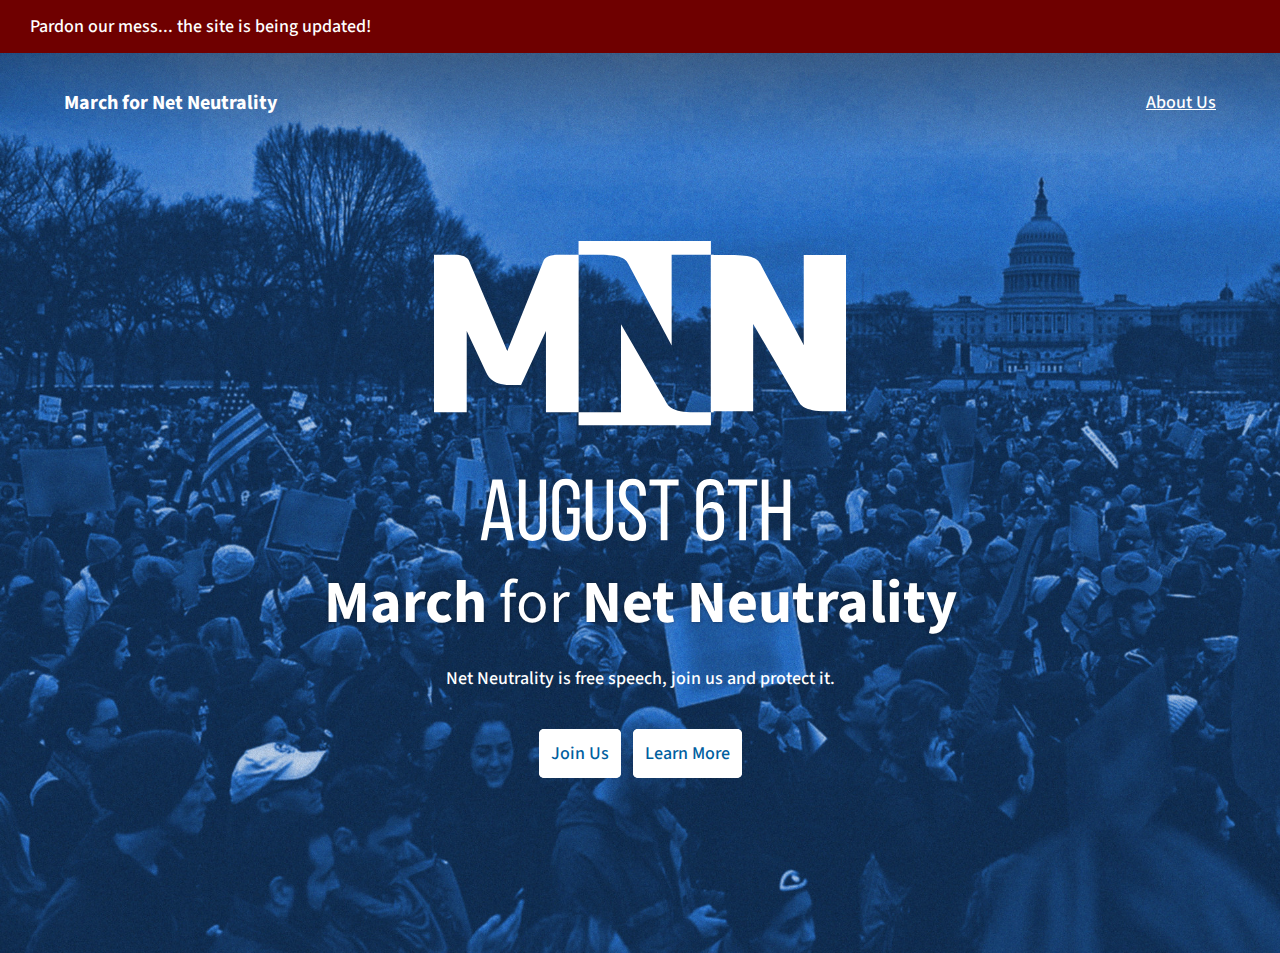
==== index.html @ 9f2c9555 "First site demo." ====
<html>

<head>
    <title>March for Net Neutrality</title>
    <link rel="stylesheet" type="text/css" href="css/base.css">
    <link href="https://fonts.googleapis.com/css?family=Source+Sans+Pro" rel="stylesheet">
    <script src="http://ajax.googleapis.com/ajax/libs/jquery/1.11.0/jquery.min.js"></script>
</head>

<body>
	<div class="warning text">
			<div>Pardon our mess... the site is being updated!</div>
	</div>
    <div class="site-body">
		
        <div class="header text">
            <a class="leftside">March for Net Neutrality</a>
            <a class="rightside" href="#aboutus">About Us</a>
        </div>
        <div class="vertical">
            <div class="hero">
                <div><img src="media/logo-mnn.svg" height="300px">
                </div>
                <div class="hero-inner textmedium"><b>March</b> for <b>Net</b> <b>Neutrality</b>
                </div>
                <div class="text">Net Neutrality is free speech, join us and protect it.</div>
                <div class="btn-div text">
                    <a class="btn" href="https://www.facebook.com/pg/MarchforNN/events/">Join Us</a>
                    <a class="btn" href="https://www.reddit.com/r/MarchForNetNeutrality/">Learn More</a>
                </div>
            </div>
        </div>
    </div>
</body>

</html>
---- css/base.css ----
/**************/
/* Background */
/**************/

body {
    background-color: #00609f;
    background-image: url("../media/bg-march-blue.jpg");
    background-size: cover;
    margin: 0;
    padding: 0;
}
.site-body {
    width: 100%;
    height: 100%;
    display: table;
    margin: 0;
    padding: 0;
}
.text {
    font-family: 'Source Sans Pro', 'Fira Sans', 'Helvetica', sans-serif;
    font-weight: 500;
    font-size: 18px;
    color: white;
}
a.leftside {
    margin-left: 5%;
    font-size: 20px;
    font-weight: bold;
}
a.rightside {
    text-align: right;
    float: right;
    margin-right: 5%;
    color: white;
}
.textlarge {
    font-family: 'Source Sans Pro', 'Fira Sans', 'Helvetica';
    color: white;
    font-size: 80px;
    text-shadow: 0px 0px 4px rgba(0, 0, 0, 0.41);
}
.textmedium {
    font-family: 'Source Sans Pro', 'Fira Sans', 'Helvetica';
    color: white;
    font-size: 60px;
    text-shadow: 0px 0px 4px rgba(0, 0, 0, 0.41);
}
.header {
    height: 100px;
    width: 100%;
    line-height: 100px;
    background: -webkit-linear-gradient(top, rgba(30, 30, 30, 0.4), rgba(255, 255, 255, 0));
    position: absolute;
    /*top: 0;*/
}
.vertical {
    vertical-align: middle;
    display: table-cell;
}
@media (max-width: 768px) {
    .hero {
        width: 100%;
    }
}
.hero {
    width: 700px;
    margin-left: auto;
    margin-right: auto;
    text-align: center;
}
.hero-inner {
    padding: 20px;
}
.vertical {
    vertical-align: middle;
    display: table-cell;
}
.btn-div {
    margin-top: 50px;
}
/***********/
/* Buttons */
/***********/

a.btn {
    background: white;
    color: #00609f;
    padding: 10px;
    width: 50px;
    border-radius: 5px;
    margin: 4px;
    font-size: 18px;
    text-decoration: none;
    border-color: white;
    border-width: 2px;
    border-style: solid;
    transition: 0.5s;
}
a.btn:hover {
    background-color: #00609f;
    color: white;
    transition: 0.5s;
}

.warning {
    background: #6f0000;
    padding: 14px 30px;
}
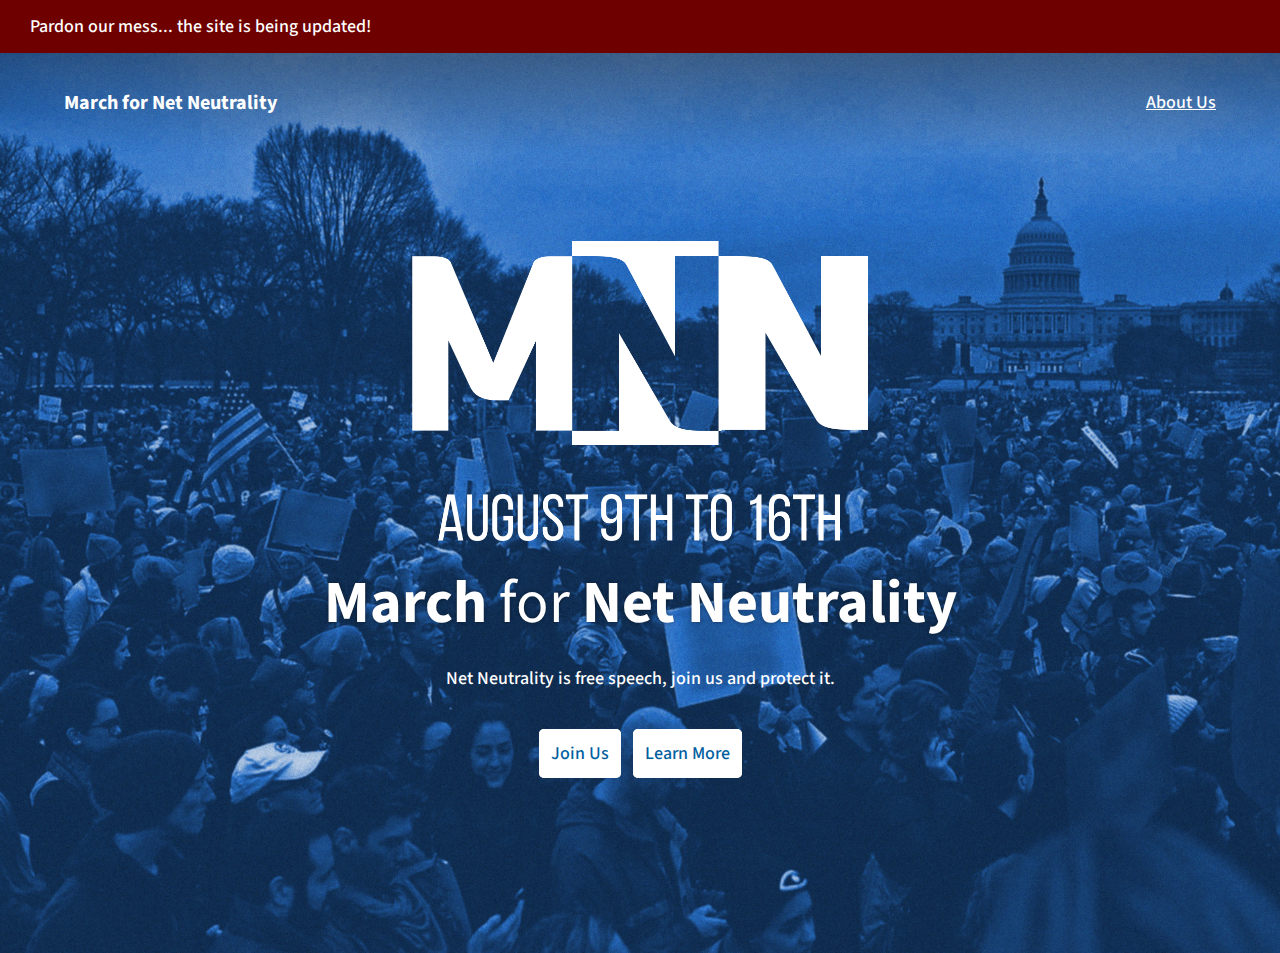
==== commit ec0933bb: "Date on logo updated." ====
--- a/index.html
+++ b/index.html
@@ -19,7 +19,7 @@
         </div>
         <div class="vertical">
             <div class="hero">
-                <div><img src="media/logo-mnn.svg" height="300px">
+                <div><img src="media/logo-mnn.png" height="300px">
                 </div>
                 <div class="hero-inner textmedium"><b>March</b> for <b>Net</b> <b>Neutrality</b>
                 </div>
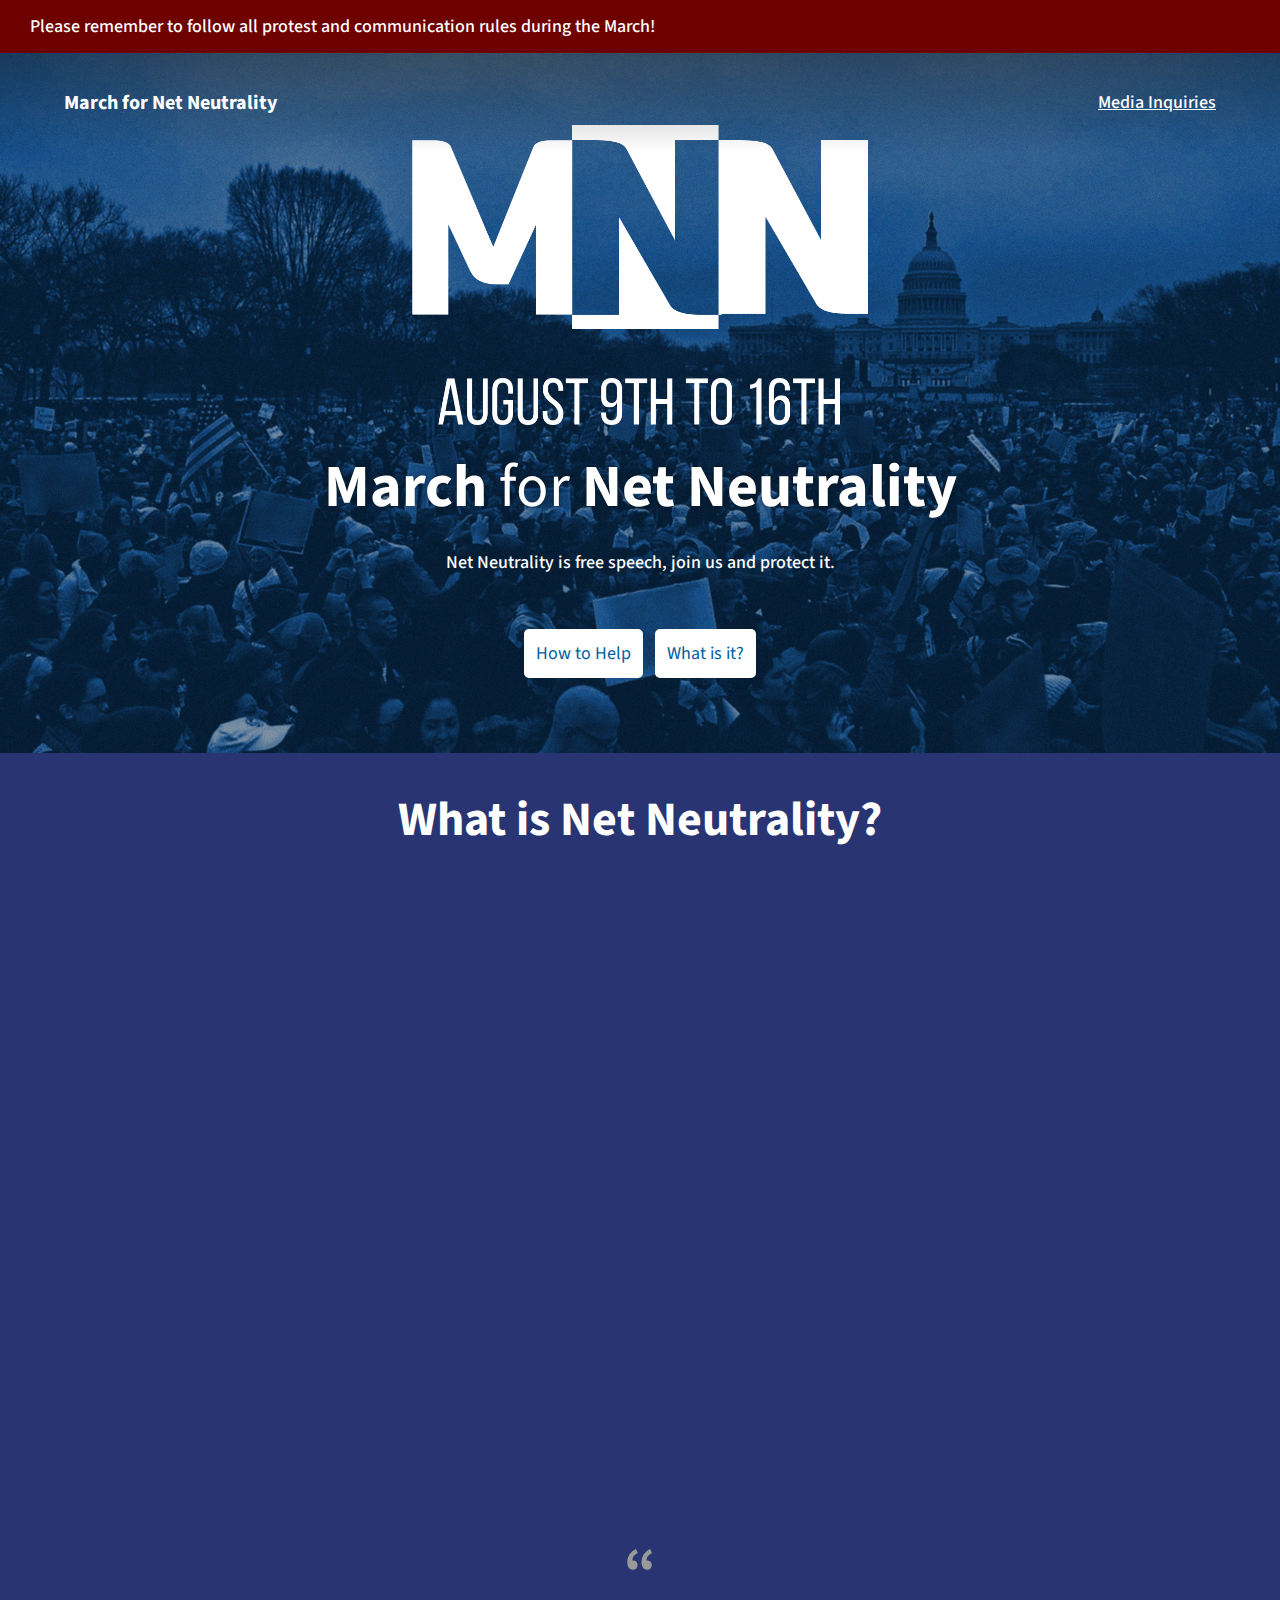
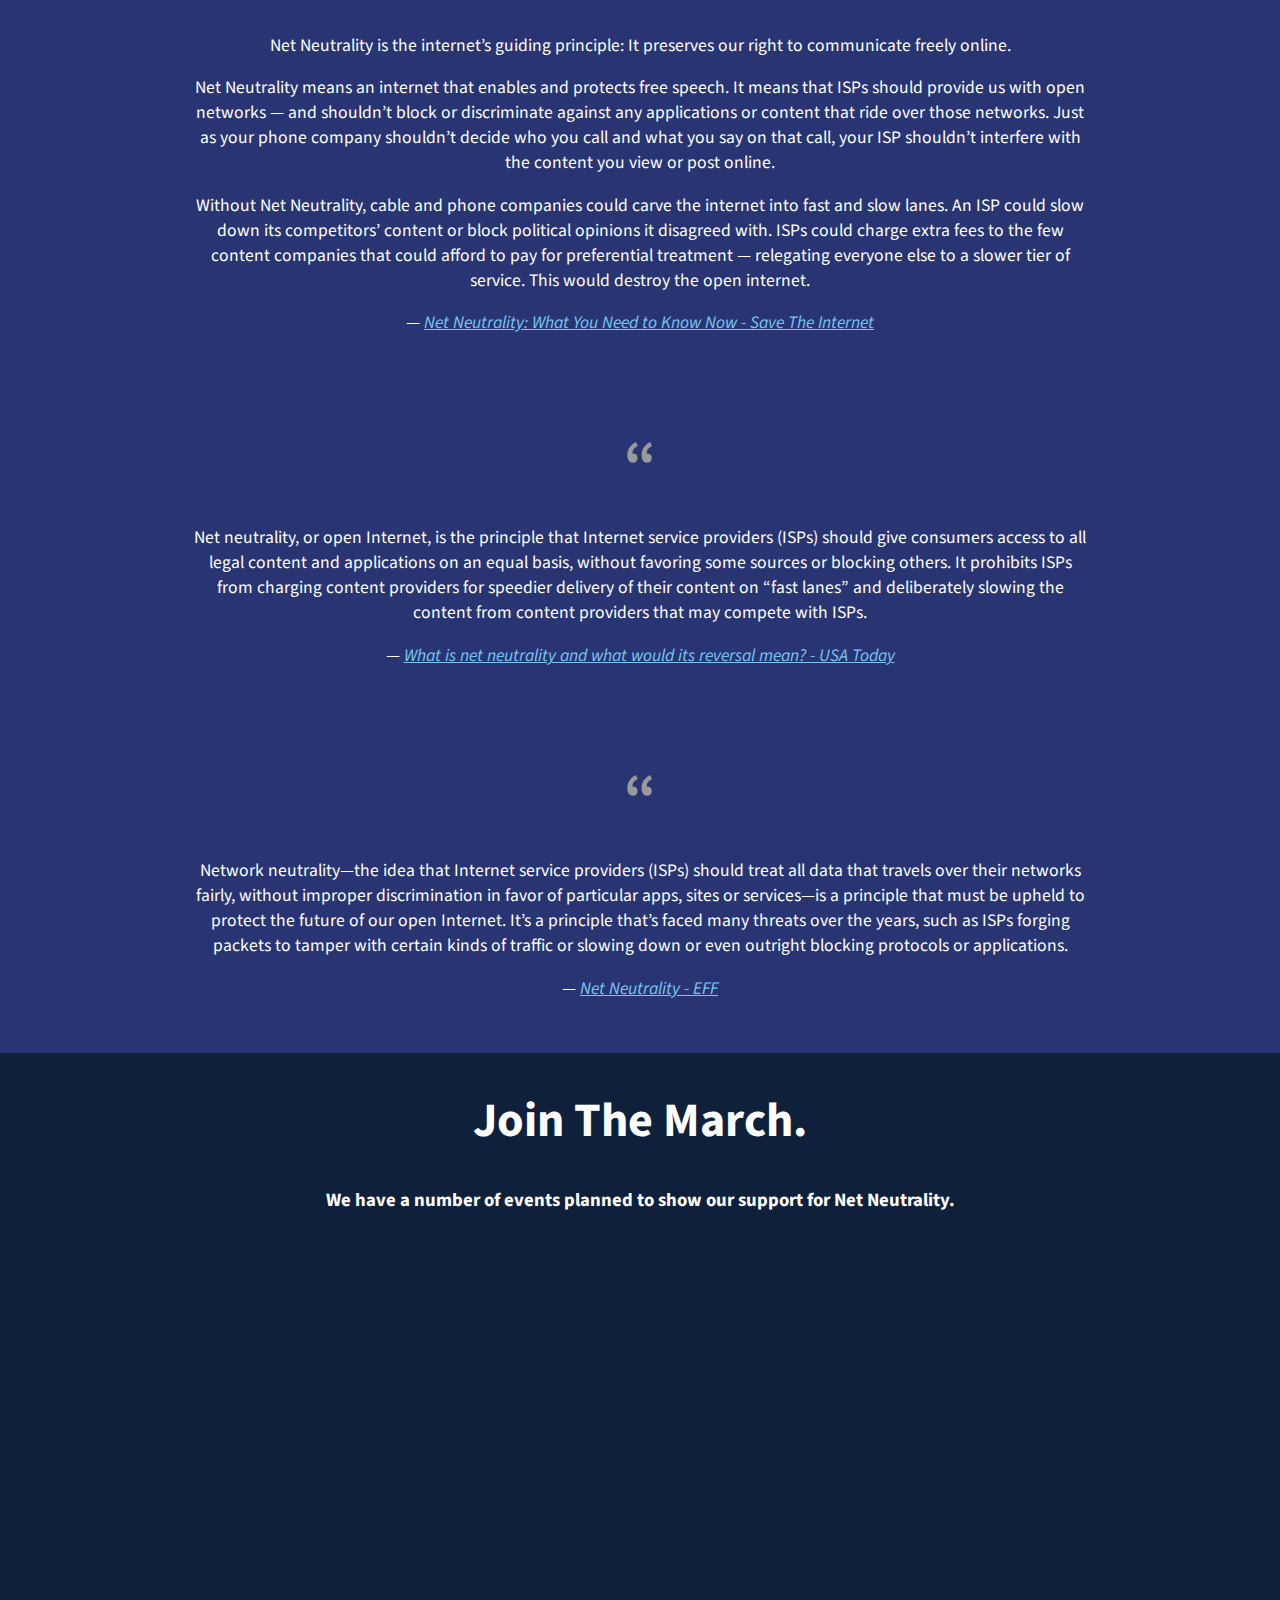
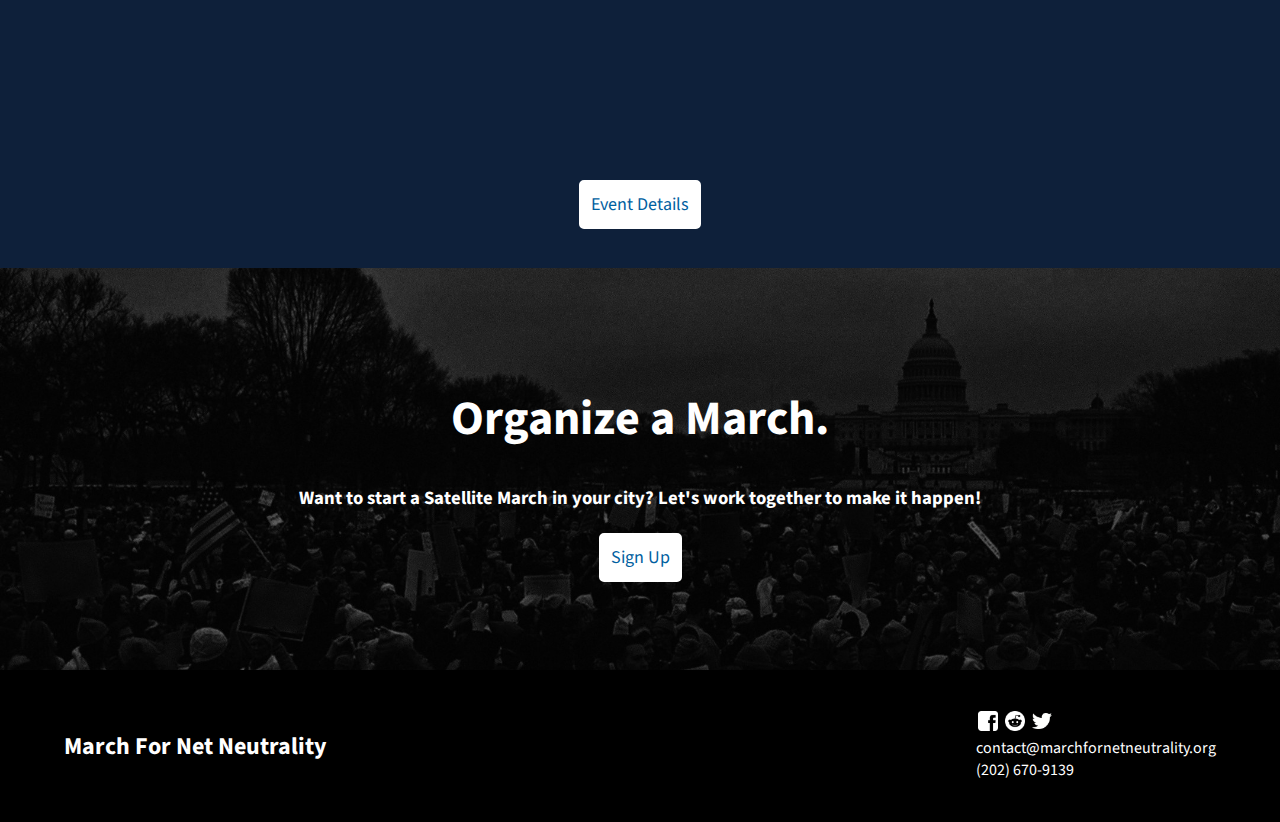
==== commit 8597610f: "New Site" ====
--- a/index.html
+++ b/index.html
@@ -2,35 +2,97 @@
 
 <head>
     <title>March for Net Neutrality</title>
+    <meta charset="utf-8">
     <link rel="stylesheet" type="text/css" href="css/base.css">
     <link href="https://fonts.googleapis.com/css?family=Source+Sans+Pro" rel="stylesheet">
-    <script src="http://ajax.googleapis.com/ajax/libs/jquery/1.11.0/jquery.min.js"></script>
 </head>
 
 <body>
 	<div class="warning text">
-			<div>Pardon our mess... the site is being updated!</div>
+			<div>Please remember to follow all protest and communication rules during the March!</div>
 	</div>
-    <div class="site-body">
-		
-        <div class="header text">
+	<div class="header text">
             <a class="leftside">March for Net Neutrality</a>
-            <a class="rightside" href="#aboutus">About Us</a>
+            <a class="rightside" href="mailto:contact@marchfornetneutrality.org?Subject=March%20for%20Net%20Neutrality:%20Media%20Inquiriy">Media Inquiries</a>
         </div>
+    <div class="block-hero">
         <div class="vertical">
             <div class="hero">
-                <div><img src="media/logo-mnn.png" height="300px">
+                <div>
+                	<img src="media/logo-mnn.png" height="300px">
                 </div>
                 <div class="hero-inner textmedium"><b>March</b> for <b>Net</b> <b>Neutrality</b>
                 </div>
                 <div class="text">Net Neutrality is free speech, join us and protect it.</div>
                 <div class="btn-div text">
-                    <a class="btn" href="https://www.facebook.com/pg/MarchforNN/events/">Join Us</a>
-                    <a class="btn" href="https://www.reddit.com/r/MarchForNetNeutrality/">Learn More</a>
+                	<a href="#events"><button>How to Help</button></a>
+                	<a href="#video"><button>What is it?</button></a>
                 </div>
             </div>
         </div>
     </div>
+    <div class="block" id="video">
+    	<h1>What is Net Neutrality?</h1>
+    	<div class="grid-container">
+    		<div class="grid-item"><iframe width="490" height="275" src="https://www.youtube.com/embed/fpbOEoRrHyU" frameborder="0" allowfullscreen></iframe></div>
+    		<div class="grid-item"><iframe width="490" height="275" src="https://www.youtube.com/embed/wtt2aSV8wdw" frameborder="0" allowfullscreen></iframe></div>
+    		<div class="grid-item"><iframe width="490" height="275" src="https://www.youtube.com/embed/xjOxNiHUsZw" frameborder="0" allowfullscreen></iframe></div>
+    		<div class="grid-item"><iframe width="490" height="275" src="https://www.youtube.com/embed/mc2aso6W7jQ" frameborder="0" allowfullscreen></iframe></div>
+    	</div>
+    </div>
+    <div class="block" id="quotes">
+    
+    	<blockquote>
+    		<p>Net Neutrality is the internet’s guiding principle: It preserves our right to communicate freely online.</p>
+			<p>Net Neutrality means an internet that enables and protects free speech. It means that ISPs should provide us with open networks — and shouldn’t block or discriminate against any applications or content that ride over those networks. Just as your phone company shouldn’t decide who you call and what you say on that call, your ISP shouldn’t interfere with the content you view or post online.</p>
+			<p>Without Net Neutrality, cable and phone companies could carve the internet into fast and slow lanes. An ISP could slow down its competitors’ content or block political opinions it disagreed with. ISPs could charge extra fees to the few content companies that could afford to pay for preferential treatment — relegating everyone else to a slower tier of service. This would destroy the open internet.</p>
+			<footer>
+				— <cite><a href="https://www.savetheinternet.com/net-neutrality-what-you-need-know-now">Net Neutrality: What You Need to Know Now - Save The Internet</a></cite>
+			</footer>
+		</blockquote>
+
+    	<blockquote>
+    		<p>Net neutrality, or open Internet, is the principle that Internet service providers (ISPs) should give consumers access to all legal content and applications on an equal basis, without favoring some sources or blocking others. It prohibits ISPs from charging content providers for speedier delivery of their content on “fast lanes” and deliberately slowing the content from content providers that may compete with ISPs.</p>
+    		<footer>
+				— <cite><a href="https://www.usatoday.com/story/tech/news/2017/04/26/what-net-neutrality-and-what-would-its-reversal-mean/100930220/">What is net neutrality and what would its reversal mean? - USA Today</a></cite>
+			</footer>
+    	</blockquote>
+    	
+    	<blockquote cite="https://www.eff.org/issues/net-neutrality">
+    		<p>Network neutrality—the idea that Internet service providers (ISPs) should treat all data that travels over their networks fairly, without improper discrimination in favor of particular apps, sites or services—is a principle that must be upheld to protect the future of our open Internet. It’s a principle that’s faced many threats over the years, such as ISPs forging packets to tamper with certain kinds of traffic or slowing down or even outright blocking protocols or applications.</p>
+    		<footer>
+				— <cite><a href="https://www.eff.org/issues/net-neutrality">Net Neutrality - EFF</a></cite>
+			</footer>
+    	</blockquote>
+    	
+    </div>
+    <div class="block" id="events">
+    	<div><h1>Join The March.</h1></div>
+    	<h3>We have a number of events planned to show our support for Net Neutrality.</h3>
+    	<div>
+    		<iframe id='ezframe' scrolling='auto' width="640" height='545' frameborder='0' allowtransparency='true' hspace='0' vspace='0' marginheight='5' marginwidth='5' src='https://www.eventzilla.net/web/upcoming?clientid=2135691841' name='ezframe'></iframe>
+    	</div>
+    	<a href="http://www.eventzilla.net/user/marchfornn"><button>Event Details</button></a>
+    </div>
+    <div class="block" id="satellite">
+    	<div>
+    		<h1>Organize a March.</h1>
+    		<h3>Want to start a Satellite March in your city? Let's work together to make it happen!</h3>
+    		<a href="https://goo.gl/forms/AOADpEOMgMzzv2E92"><button>Sign Up</button></a>
+    	</div>
+    </div>
+    <div class="block" id="footer">
+    	<h2>March For Net Neutrality</h2>
+    	<div>
+    		<div id="social">
+    			<a href="https://www.facebook.com/MarchforNN/"><img src="media/social-logos/facebook-white.png"></a>
+    			<a href="https://www.reddit.com/r/MarchForNetNeutrality/"><img src="media/social-logos/reddit-white.png"></a>
+    			<a href="https://twitter.com/MarchforNN"><img src="media/social-logos/twitter-white.png"></a>
+    		</div>
+    		<div>contact@marchfornetneutrality.org</div>
+			<div>(202) 670-9139</div>
+    	</div>
+    </div>
 </body>
 
 </html>--- a/css/base.css
+++ b/css/base.css
@@ -1,21 +1,134 @@
-/**************/
-/* Background */
-/**************/
+
+/* Font Definitions */
+h1 {
+    font-size: 3em;
+}
+
+/* Body */
 
 body {
-    background-color: #00609f;
-    background-image: url("../media/bg-march-blue.jpg");
-    background-size: cover;
+    background-color: #283572;
     margin: 0;
     padding: 0;
+    color: white;
+    font-family: 'Source Sans Pro', 'Fira Sans', 'Helvetica', sans-serif;
+    -webkit-font-smoothing: antialiased;
+    -moz-osx-font-smoothing: grayscale;
 }
-.site-body {
-    width: 100%;
-    height: 100%;
-    display: table;
-    margin: 0;
-    padding: 0;
+
+
+/* Default Primitives */
+
+.grid-container {
+    display: flex;
+    flex-wrap: wrap;
+    justify-content: center;
 }
+.grid-item {
+    position: relative;
+    margin: 10px;
+}
+
+a {
+    color: #78c6ef;
+}
+
+button {
+    font-family: 'Source Sans Pro', 'Fira Sans', 'Helvetica', sans-serif;
+    font-size: 18px;
+    text-decoration: none;
+    background: white;
+    border-color: white;
+    color: #00609f;
+    padding: 10px;
+    border-radius: 5px;
+    margin: 4px;
+    border-width: 2px;
+    border-style: solid;
+    transition: 0.5s;
+}
+button:hover {
+    background-color: #00609f;
+    color: white;
+    transition: 0.5s;
+}
+
+/* Objects */
+.warning {
+    background: #6f0000;
+    padding: 14px 30px;
+}
+
+/* Content Blocks*/
+.block {
+    padding: 1px 5%;
+}
+
+.block-hero {
+    height: 700px;
+    display: flex;
+    align-items: center;
+    justify-content: center;
+    text-align: center;
+    background: #071930 url("../media/bg-march-blue-dark.jpg");
+    background-size: cover;
+}
+
+#video {
+    text-align: center;
+}
+
+#quotes {
+    padding: 0 12%;
+    text-align: center;
+    font-size: 1.1em;
+}
+#quotes blockquote {
+    padding-top: 35px;
+    padding-bottom: 35px;
+}
+#quotes blockquote::before{
+  content: "\201C";
+  font-size: 60px;
+  font-weight: bold;
+  color: #999;
+}
+
+#events {
+    padding: 1px 12% 35px;
+    text-align: center;
+    background: #0e203a;
+}
+
+#footer {
+    display: flex;
+    align-items: center;
+    justify-content: space-between;
+    height: 150px;
+    background: black;
+}
+
+#footer img {
+    width: 20px;
+    padding: 0px 2px 0px 2px;
+}
+
+#satellite {
+    display: flex;
+    height: 400px;
+    justify-content: center;
+    text-align: center;
+    align-items: center;
+    background: #131313 url("../media/bg-march-black.jpg");
+    background-size: cover;
+}
+
+blockquote.block {}
+
+.hero {
+    text-align: center;
+}
+
 .text {
     font-family: 'Source Sans Pro', 'Fira Sans', 'Helvetica', sans-serif;
     font-weight: 500;
@@ -26,6 +139,7 @@
     margin-left: 5%;
     font-size: 20px;
     font-weight: bold;
+    color: white;
 }
 a.rightside {
     text-align: right;
@@ -57,52 +171,19 @@
     vertical-align: middle;
     display: table-cell;
 }
-@media (max-width: 768px) {
-    .hero {
-        width: 100%;
-    }
-}
-.hero {
-    width: 700px;
+.content {
+    margin-top: 110px;
+    margin-bottom: 110px;
+    width: 800px;
     margin-left: auto;
     margin-right: auto;
-    text-align: center;
 }
+
 .hero-inner {
     padding: 20px;
 }
-.vertical {
-    vertical-align: middle;
-    display: table-cell;
-}
+
+
 .btn-div {
     margin-top: 50px;
 }
-/***********/
-/* Buttons */
-/***********/
-
-a.btn {
-    background: white;
-    color: #00609f;
-    padding: 10px;
-    width: 50px;
-    border-radius: 5px;
-    margin: 4px;
-    font-size: 18px;
-    text-decoration: none;
-    border-color: white;
-    border-width: 2px;
-    border-style: solid;
-    transition: 0.5s;
-}
-a.btn:hover {
-    background-color: #00609f;
-    color: white;
-    transition: 0.5s;
-}
-
-.warning {
-    background: #6f0000;
-    padding: 14px 30px;
-}